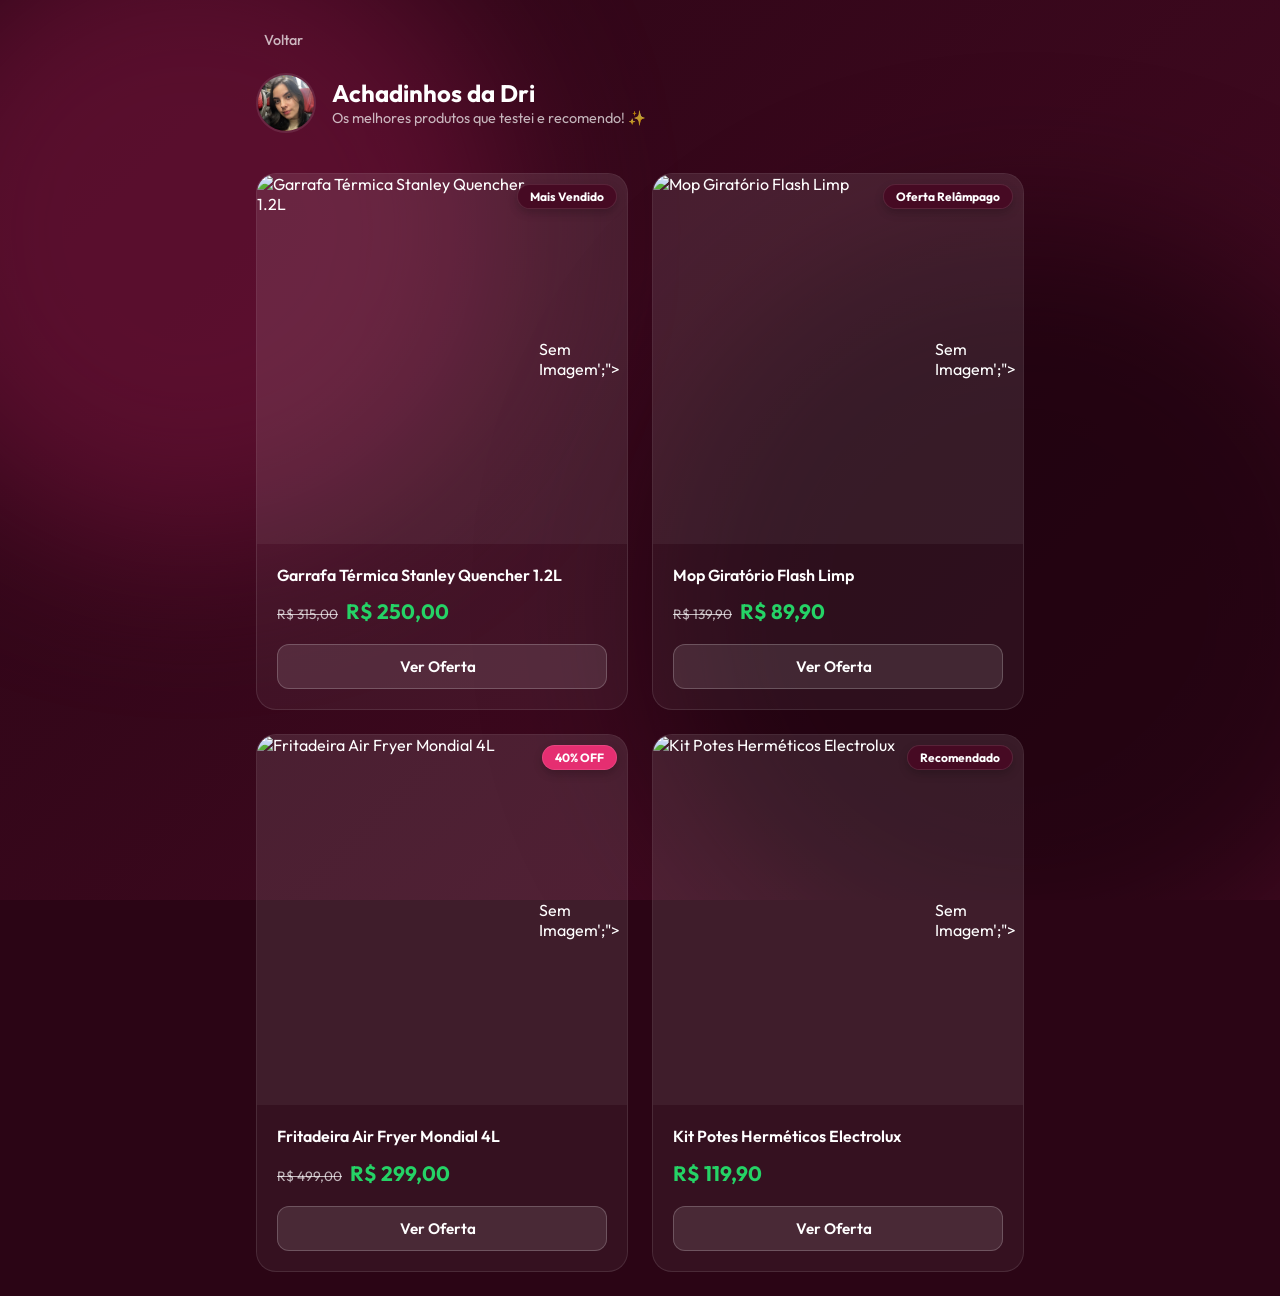
==== produtos.html @ 4b0bdce0 "feat: adicionar pagina dinamica de produtos, db json, alterar textos e link do instagram" ====
<!DOCTYPE html>
<html lang="pt-BR">

<head>
    <meta charset="UTF-8">
    <meta name="viewport" content="width=device-width, initial-scale=1.0, maximum-scale=1.0, user-scalable=no">
    <meta name="description"
        content="Achadinhos e produtos testados e aprovados pela Dri. As melhores promoções e cupons para você.">
    <meta name="theme-color" content="#460a23">

    <!-- Open Graph Meta Tags -->
    <meta property="og:title" content="PROMO DA DRI | Achadinhos">
    <meta property="og:description"
        content="Achadinhos e produtos testados e aprovados pela Dri. As melhores promoções e cupons para você.">
    <meta property="og:image" content="http://brindesdadri.rogermotta.com.br/img/avatar.jpeg">
    <meta property="og:type" content="website">

    <title>PROMO DA DRI | Produtos</title>
    <link rel="icon" type="image/jpeg" href="img/avatar.jpeg">
    <link rel="apple-touch-icon" href="img/avatar.jpeg">

    <!-- Google Fonts -->
    <link rel="preconnect" href="https://fonts.googleapis.com">
    <link rel="preconnect" href="https://fonts.gstatic.com" crossorigin>
    <link href="https://fonts.googleapis.com/css2?family=Outfit:wght@300;400;500;600;700&display=swap" rel="stylesheet">

    <!-- Custom CSS -->
    <link rel="stylesheet" href="style.css">

    <!-- Phosphor Icons -->
    <script src="https://unpkg.com/@phosphor-icons/web"></script>
</head>

<body>
    <div class="background-animation">
        <div class="blob blob-1"></div>
        <div class="blob blob-2"></div>
    </div>

    <main class="container produtos-container">
        <!-- Back Button & Header -->
        <header class="products-header fade-in-up">
            <a href="index.html" class="back-button">
                <i class="ph ph-arrow-left"></i>
                Voltar
            </a>
            <div class="header-content">
                <img src="img/avatar.jpeg" alt="Avatar da Dri" class="avatar-small">
                <div>
                    <h1>Achadinhos da Dri</h1>
                    <p class="products-subtitle">Os melhores produtos que testei e recomendo! ✨</p>
                </div>
            </div>
        </header>

        <!-- Products Grid -->
        <section id="produtos-grid" class="produtos-grid fade-in-up delay-1">
            <!-- Loader -->
            <div class="loading-products">
                <div class="spinner"></div>
                <p style="color: rgba(255,255,255,0.7); font-size: 0.9rem;">Buscando as melhores ofertas...</p>
            </div>
        </section>
    </main>

    <!-- Custom JavaScript -->
    <script src="produtos.js"></script>
</body>

</html>
---- style.css ----
:root {
    --bg-color-1: #2B0515; /* Darker shade of #460a23 */
    --bg-color-2: #460a23; /* Original color */
    --bg-color-3: #75143C; /* Lighter shade */
    
    --text-primary: #ffffff;
    --text-secondary: rgba(255, 255, 255, 0.7);
    
    --glass-bg: rgba(255, 255, 255, 0.05);
    --glass-border: rgba(255, 255, 255, 0.1);
    --glass-shadow: 0 8px 32px 0 rgba(0, 0, 0, 0.3);
    
    --accent: #E52E71; /* A nice pinkish accent to match the vibe */
}

* {
    margin: 0;
    padding: 0;
    box-sizing: border-box;
}

body {
    font-family: 'Outfit', sans-serif;
    color: var(--text-primary);
    background-color: var(--bg-color-1);
    min-height: 100vh;
    display: flex;
    justify-content: center;
    overflow-x: hidden;
    position: relative;
    -webkit-font-smoothing: antialiased;
}

/* Background Animation */
.background-animation {
    position: fixed;
    top: 0;
    left: 0;
    width: 100vw;
    height: 100vh;
    z-index: -1;
    overflow: hidden;
    background: linear-gradient(135deg, var(--bg-color-1) 0%, var(--bg-color-2) 100%);
}

.blob {
    position: absolute;
    filter: blur(80px);
    border-radius: 50%;
    opacity: 0.6;
    animation: float 10s infinite ease-in-out alternate;
}

.blob-1 {
    top: -10%;
    left: -10%;
    width: 50vw;
    height: 50vw;
    background: var(--bg-color-3);
    animation-delay: 0s;
}

.blob-2 {
    bottom: -10%;
    right: -10%;
    width: 60vw;
    height: 60vw;
    background: #110008;
    animation-delay: -5s;
}

@keyframes float {
    0% { transform: translate(0, 0) scale(1); }
    100% { transform: translate(5%, 10%) scale(1.1); }
}

/* Main Container */
.container {
    width: 100%;
    max-width: 600px;
    padding: 2rem 1.5rem;
    display: flex;
    flex-direction: column;
    align-items: center;
    z-index: 1;
}

/* Glassmorphism Utilities */
.glass-panel {
    background: var(--glass-bg);
    backdrop-filter: blur(12px);
    -webkit-backdrop-filter: blur(12px);
    border: 1px solid var(--glass-border);
    box-shadow: var(--glass-shadow);
    border-radius: 24px;
}

/* Header */
.profile-header {
    width: 100%;
    display: flex;
    flex-direction: column;
    align-items: center;
    padding: 2.5rem 1.5rem;
    margin-bottom: 2rem;
    text-align: center;
}

.avatar-container {
    position: relative;
    margin-bottom: 1rem;
}

.avatar {
    width: 100px;
    height: 100px;
    border-radius: 50%;
    object-fit: cover;
    border: 3px solid var(--glass-border);
    box-shadow: 0 0 20px rgba(0,0,0,0.4);
    transition: transform 0.3s ease;
}

.avatar:hover {
    transform: scale(1.05);
}

.status-indicator {
    position: absolute;
    bottom: 5px;
    right: 5px;
    width: 16px;
    height: 16px;
    background-color: #25D366; /* WhatsApp Green */
    border: 3px solid var(--bg-color-2);
    border-radius: 50%;
    animation: status-pulse 2s infinite;
}

@keyframes status-pulse {
    0% { box-shadow: 0 0 0 0 rgba(37, 211, 102, 0.7); }
    70% { box-shadow: 0 0 0 10px rgba(37, 211, 102, 0); }
    100% { box-shadow: 0 0 0 0 rgba(37, 211, 102, 0); }
}

.profile-name {
    font-size: 1.5rem;
    font-weight: 700;
    margin-bottom: 0.5rem;
    letter-spacing: 1px;
}

.profile-bio {
    font-size: 0.95rem;
    line-height: 1.5;
    color: var(--text-secondary);
    margin-bottom: 1.5rem;
}

/* Social Links */
.social-links {
    display: flex;
    gap: 1rem;
}

.social-icon {
    display: flex;
    align-items: center;
    justify-content: center;
    width: 44px;
    height: 44px;
    border-radius: 50%;
    background: var(--glass-bg);
    border: 1px solid var(--glass-border);
    color: var(--text-primary);
    font-size: 1.5rem;
    text-decoration: none;
    transition: all 0.3s ease;
}

.social-icon:hover {
    background: rgba(255, 255, 255, 0.15);
    transform: translateY(-3px);
    box-shadow: 0 5px 15px rgba(0,0,0,0.2);
}

/* Links Container */
.links-container {
    width: 100%;
    display: flex;
    flex-direction: column;
    gap: 1rem;
}

.link-card {
    text-decoration: none;
    color: var(--text-primary);
    background: var(--glass-bg);
    backdrop-filter: blur(12px);
    -webkit-backdrop-filter: blur(12px);
    border: 1px solid var(--glass-border);
    border-radius: 100px;
    overflow: hidden;
    transition: all 0.3s cubic-bezier(0.25, 0.8, 0.25, 1);
    position: relative;
}

.link-card::before {
    content: '';
    position: absolute;
    top: 0;
    left: -100%;
    width: 50%;
    height: 100%;
    background: linear-gradient(90deg, transparent, rgba(255,255,255,0.1), transparent);
    transform: skewX(-20deg);
    transition: left 0.5s;
}

.link-card:hover::before {
    left: 150%;
}

.link-card:hover {
    transform: translateY(-4px);
    box-shadow: 0 10px 25px rgba(0,0,0,0.4);
    background: rgba(255, 255, 255, 0.08);
    border-color: rgba(255, 255, 255, 0.2);
}

.link-card:active {
    transform: translateY(-1px);
    box-shadow: 0 5px 15px rgba(0,0,0,0.3);
}

.link-card-inner {
    display: flex;
    align-items: center;
    padding: 0.5rem 1rem 0.5rem 0.5rem;
}

.link-thumbnail {
    width: 56px;
    height: 56px;
    border-radius: 50%;
    overflow: hidden;
    flex-shrink: 0;
}

.link-thumbnail img {
    width: 100%;
    height: 100%;
    object-fit: cover;
}

.link-content {
    flex-grow: 1;
    padding: 0 1rem;
    text-align: center;
}

.link-title {
    font-size: 1rem;
    font-weight: 600;
    margin-bottom: 0.2rem;
}

.link-subtitle {
    font-size: 0.75rem;
    color: var(--text-secondary);
}

.link-icon {
    width: 32px;
    height: 32px;
    border-radius: 50%;
    display: flex;
    align-items: center;
    justify-content: center;
    background: rgba(255,255,255,0.1);
    flex-shrink: 0;
    transition: all 0.3s;
}

.link-card:hover .link-icon {
    background: var(--text-primary);
    color: var(--bg-color-1);
}

/* Animations */
.fade-in-up {
    animation: fadeInUp 0.8s cubic-bezier(0.16, 1, 0.3, 1) forwards;
    opacity: 0;
    transform: translateY(20px);
}

.delay-1 {
    animation-delay: 0.2s;
}

@keyframes fadeInUp {
    to {
        opacity: 1;
        transform: translateY(0);
    }
}

.pulse-effect {
    animation: pulseBorder 3s infinite;
}

@keyframes pulseBorder {
    0% { box-shadow: 0 0 0 0 rgba(255, 255, 255, 0.2); }
    70% { box-shadow: 0 0 0 15px rgba(255, 255, 255, 0); }
    100% { box-shadow: 0 0 0 0 rgba(255, 255, 255, 0); }
}

/* Overlay */
.overlay {
    position: fixed;
    top: 0;
    left: 0;
    width: 100vw;
    height: 100vh;
    background: rgba(0,0,0,0.8);
    backdrop-filter: blur(5px);
    -webkit-backdrop-filter: blur(5px);
    z-index: 100;
    display: flex;
    flex-direction: column;
    align-items: center;
    justify-content: center;
    opacity: 1;
    transition: opacity 0.3s;
    padding: env(safe-area-inset-top, 0) env(safe-area-inset-right, 0) env(safe-area-inset-bottom, 0) env(safe-area-inset-left, 0);
}

.overlay.hidden {
    opacity: 0;
    pointer-events: none;
}

.spinner {
    width: 50px;
    height: 50px;
    border: 4px solid rgba(255,255,255,0.3);
    border-radius: 50%;
    border-top-color: #25D366;
    animation: spin 1s ease-in-out infinite;
    margin-bottom: 1rem;
}

@keyframes spin {
    to { transform: rotate(360deg); }
}

/* Fallback Button */
#fallback-container {
    margin-top: 2rem;
    display: none; /* Inicia oculto */
    flex-direction: column;
    align-items: center;
    gap: 1rem;
    opacity: 0;
    transition: opacity 0.5s ease;
    padding: 0 1.5rem;
}

.fallback-text {
    font-size: 0.95rem;
    color: rgba(255, 255, 255, 0.9);
    font-weight: 500;
}

.btn-whatsapp {
    display: flex;
    align-items: center;
    gap: 0.6rem;
    background-color: #25D366;
    color: #ffffff;
    padding: 1rem 2rem;
    border-radius: 50px;
    text-decoration: none;
    font-weight: 700;
    font-size: 1.1rem;
    font-family: 'Outfit', sans-serif;
    box-shadow: 0 4px 15px rgba(37, 211, 102, 0.4);
    transition: all 0.3s cubic-bezier(0.25, 0.8, 0.25, 1);
    animation: whatsappPulse 2s infinite;
}

.btn-whatsapp:hover {
    transform: scale(1.05) translateY(-2px);
    box-shadow: 0 8px 25px rgba(37, 211, 102, 0.6);
    background-color: #1DA851;
}

.btn-whatsapp:active {
    transform: scale(0.97);
}

.btn-whatsapp i {
    font-size: 1.4rem;
}

@keyframes whatsappPulse {
    0%   { box-shadow: 0 4px 15px rgba(37, 211, 102, 0.4); }
    50%  { box-shadow: 0 4px 30px rgba(37, 211, 102, 0.8), 0 0 60px rgba(37, 211, 102, 0.3); }
    100% { box-shadow: 0 4px 15px rgba(37, 211, 102, 0.4); }
}

/* Copy Link Button */
.btn-copy {
    display: flex;
    align-items: center;
    gap: 0.5rem;
    background: transparent;
    border: 2px solid rgba(255, 255, 255, 0.3);
    color: rgba(255, 255, 255, 0.9);
    padding: 0.8rem 1.5rem;
    border-radius: 50px;
    font-weight: 600;
    font-size: 0.9rem;
    font-family: 'Outfit', sans-serif;
    cursor: pointer;
    transition: all 0.3s ease;
}

.btn-copy:hover {
    background: rgba(255, 255, 255, 0.1);
    border-color: rgba(255, 255, 255, 0.5);
    color: #ffffff;
}

.btn-copy:active {
    transform: scale(0.97);
}

.btn-copy.copied {
    border-color: #25D366;
    color: #25D366;
}

.btn-copy i {
    font-size: 1.1rem;
}

/* Fallback Subtext */
.fallback-subtext {
    font-size: 0.8rem;
    color: rgba(255, 255, 255, 0.55);
    font-weight: 400;
    display: inline-block;
    margin-top: 0.2rem;
}

/* Copy Section */
.copy-section {
    display: flex;
    flex-direction: column;
    align-items: center;
    gap: 0;
}

.copy-instruction {
    display: none;
    font-size: 0.78rem;
    color: rgba(255, 255, 255, 0.65);
    font-weight: 400;
    margin-top: 0.6rem;
    text-align: center;
    line-height: 1.4;
    animation: fadeInInstruction 0.4s ease forwards;
}

.copy-instruction.visible {
    display: block;
}

@keyframes fadeInInstruction {
    from { opacity: 0; transform: translateY(-4px); }
    to { opacity: 1; transform: translateY(0); }
}

/* Browser Hint */
.browser-hint {
    display: none;
    font-size: 0.85rem;
    color: rgba(255, 255, 255, 0.85);
    background: rgba(255, 255, 255, 0.08);
    padding: 0.75rem 1.25rem;
    border-radius: 12px;
    text-align: center;
    border: 1px dashed rgba(255, 255, 255, 0.25);
    max-width: 300px;
    line-height: 1.5;
}

.browser-hint.visible {
    display: block;
}

/* Overlay Close Button */
.overlay-close {
    position: absolute;
    top: max(1.5rem, env(safe-area-inset-top, 1.5rem));
    right: 1.5rem;
    background: rgba(255, 255, 255, 0.1);
    border: 1px solid rgba(255, 255, 255, 0.2);
    color: rgba(255, 255, 255, 0.8);
    width: 40px;
    height: 40px;
    border-radius: 50%;
    font-size: 1.1rem;
    cursor: pointer;
    display: flex;
    align-items: center;
    justify-content: center;
    transition: all 0.3s ease;
    z-index: 101;
}

.overlay-close:hover {
    background: rgba(255, 255, 255, 0.2);
    color: #ffffff;
    transform: scale(1.1);
}

.overlay-close:active {
    transform: scale(0.95);
}


/* Remove tap highlight on mobile */
a, button {
    -webkit-tap-highlight-color: transparent;
}

/* Media Queries */
@media (max-width: 480px) {
    .container {
        padding: 1.5rem 1rem;
    }
    
    .link-title {
        font-size: 0.95rem;
    }
    
    .link-subtitle {
        font-size: 0.7rem;
    }

    .btn-whatsapp {
        padding: 0.9rem 1.5rem;
        font-size: 1rem;
    }

    .btn-copy {
        padding: 0.7rem 1.2rem;
        font-size: 0.85rem;
    }

    .browser-hint {
        max-width: 260px;
        font-size: 0.8rem;
    }
}

/* Accessibility: Reduced Motion */
@media (prefers-reduced-motion: reduce) {
    *, *::before, *::after {
        animation-duration: 0.01ms !important;
        animation-iteration-count: 1 !important;
        transition-duration: 0.01ms !important;
    }
}

/* ==========================================================================
   PRODUCTS PAGE STYLES
   ========================================================================== */

.produtos-container {
    max-width: 800px;
    padding: 1.5rem 1rem;
}

/* Header */
.products-header {
    width: 100%;
    margin-bottom: 2rem;
    position: relative;
}

.back-button {
    display: inline-flex;
    align-items: center;
    gap: 0.5rem;
    color: var(--text-secondary);
    text-decoration: none;
    font-size: 0.9rem;
    font-weight: 500;
    margin-bottom: 1.5rem;
    transition: color 0.3s ease;
}

.back-button:hover {
    color: var(--text-primary);
}

.header-content {
    display: flex;
    align-items: center;
    gap: 1rem;
    margin-bottom: 0.5rem;
}

.avatar-small {
    width: 60px;
    height: 60px;
    border-radius: 50%;
    object-fit: cover;
    border: 2px solid var(--glass-border);
}

.products-header h1 {
    font-size: 1.5rem;
    font-weight: 700;
}

.products-subtitle {
    font-size: 0.9rem;
    color: var(--text-secondary);
    line-height: 1.4;
}

/* Grid */
.produtos-grid {
    display: grid;
    grid-template-columns: repeat(auto-fill, minmax(250px, 1fr));
    gap: 1.5rem;
    width: 100%;
}

.loading-products {
    grid-column: 1 / -1;
    display: flex;
    flex-direction: column;
    align-items: center;
    justify-content: center;
    padding: 3rem 0;
}

/* Product Card */
.product-card {
    display: flex;
    flex-direction: column;
    background: var(--glass-bg);
    backdrop-filter: blur(12px);
    -webkit-backdrop-filter: blur(12px);
    border: 1px solid var(--glass-border);
    border-radius: 20px;
    overflow: hidden;
    text-decoration: none;
    color: var(--text-primary);
    transition: all 0.3s cubic-bezier(0.25, 0.8, 0.25, 1);
    height: 100%;
}

.product-card:hover {
    transform: translateY(-5px);
    box-shadow: 0 15px 30px rgba(0,0,0,0.3);
    background: rgba(255, 255, 255, 0.08);
    border-color: rgba(255, 255, 255, 0.2);
}

.product-image-container {
    width: 100%;
    aspect-ratio: 1 / 1;
    position: relative;
    overflow: hidden;
    background: rgba(255,255,255,0.05);
    display: flex;
    align-items: center;
    justify-content: center;
}

.product-image-container img {
    width: 100%;
    height: 100%;
    object-fit: cover;
    transition: transform 0.5s ease;
}

.product-card:hover .product-image-container img {
    transform: scale(1.05);
}

.product-tag {
    position: absolute;
    top: 10px;
    right: 10px;
    background: var(--bg-color-2);
    color: white;
    font-size: 0.75rem;
    font-weight: 700;
    padding: 0.25rem 0.75rem;
    border-radius: 50px;
    backdrop-filter: blur(4px);
    box-shadow: 0 4px 10px rgba(0,0,0,0.2);
    border: 1px solid rgba(255,255,255,0.1);
}

.product-tag.discount {
    background: var(--accent);
}

.product-info {
    padding: 1.25rem;
    display: flex;
    flex-direction: column;
    flex-grow: 1;
}

.product-title {
    font-size: 1rem;
    font-weight: 600;
    margin-bottom: 0.75rem;
    line-height: 1.4;
    display: -webkit-box;
    -webkit-line-clamp: 2;
    -webkit-box-orient: vertical;
    overflow: hidden;
    text-overflow: ellipsis;
}

.product-price-container {
    display: flex;
    align-items: baseline;
    gap: 0.5rem;
    margin-bottom: 1.25rem;
    margin-top: auto;
}

.preco-atual {
    font-size: 1.3rem;
    font-weight: 700;
    color: #25D366;
}

.preco-antigo {
    font-size: 0.85rem;
    color: var(--text-secondary);
    text-decoration: line-through;
}

.product-button {
    width: 100%;
    background: rgba(255,255,255,0.1);
    border: 1px solid rgba(255,255,255,0.2);
    color: white;
    padding: 0.75rem;
    border-radius: 12px;
    text-align: center;
    font-weight: 600;
    font-size: 0.95rem;
    display: flex;
    align-items: center;
    justify-content: center;
    gap: 0.5rem;
    transition: all 0.3s ease;
}

.product-card:hover .product-button {
    background: var(--accent);
    border-color: var(--accent);
    box-shadow: 0 4px 15px rgba(229, 46, 113, 0.4);
}

/* Extra Delays */
.delay-2 { animation-delay: 0.3s; }
.delay-3 { animation-delay: 0.4s; }
.delay-4 { animation-delay: 0.5s; }

/* Responsive Adjustments for Grid */
@media (max-width: 480px) {
    .produtos-grid {
        grid-template-columns: repeat(auto-fill, minmax(150px, 1fr));
        gap: 1rem;
    }

    .product-info {
        padding: 0.8rem;
    }

    .product-title {
        font-size: 0.9rem;
    }

    .preco-atual {
        font-size: 1.1rem;
    }

    .preco-antigo {
        font-size: 0.75rem;
    }

    .product-button {
        font-size: 0.85rem;
        padding: 0.6rem;
    }
}
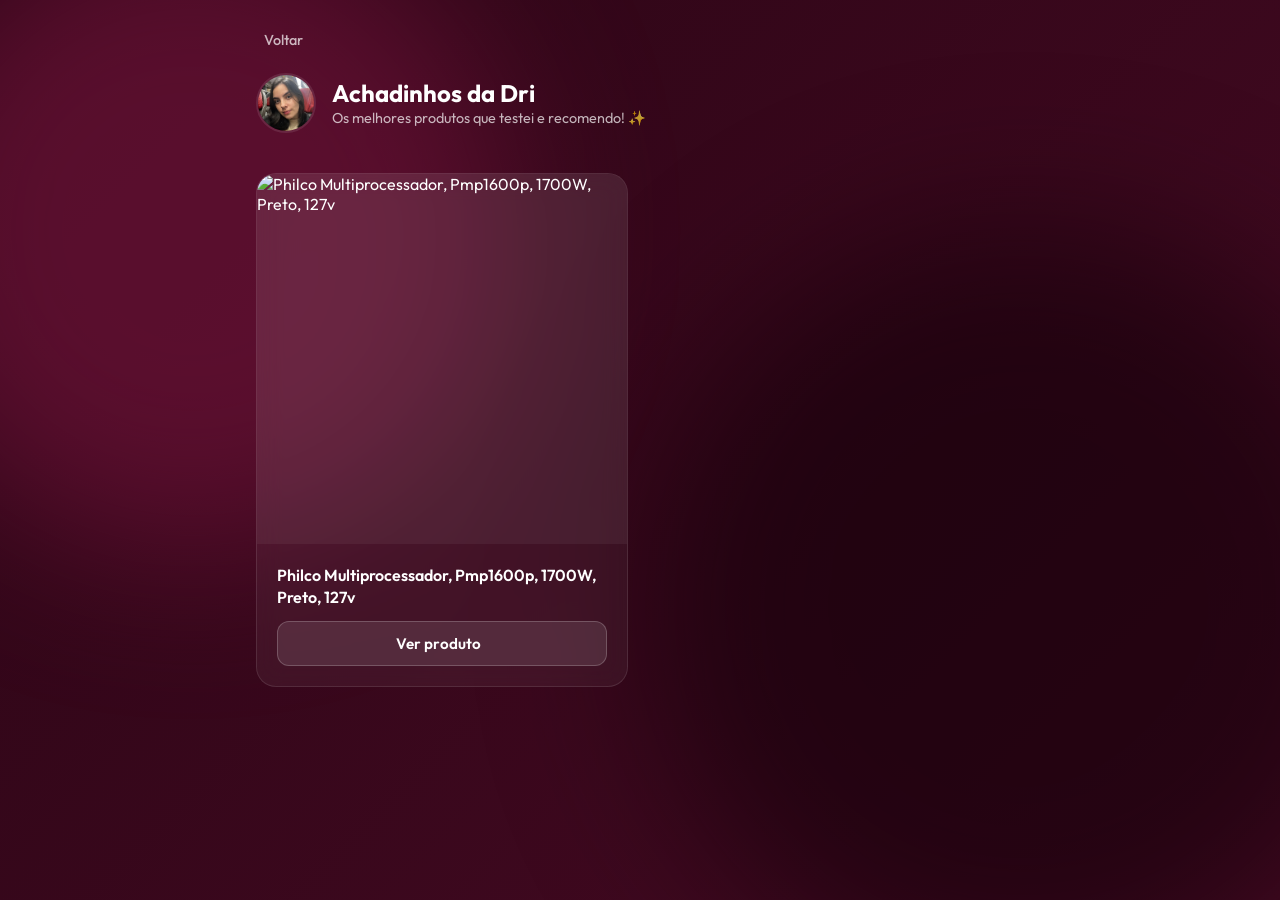
==== commit e168b5ef: "fix: forcar atualizacao do cache do produtos.js adicionando parametro de versao" ====
--- a/produtos.html
+++ b/produtos.html
@@ -64,7 +64,7 @@
     </main>
 
     <!-- Custom JavaScript -->
-    <script src="produtos.js"></script>
+    <script src="produtos.js?v=2"></script>
 </body>
 
 </html>
--- a/style.css
+++ b/style.css
@@ -784,28 +784,48 @@
 /* Responsive Adjustments for Grid */
 @media (max-width: 480px) {
     .produtos-grid {
-        grid-template-columns: repeat(auto-fill, minmax(150px, 1fr));
-        gap: 1rem;
+        grid-template-columns: repeat(2, 1fr);
+        gap: 0.75rem;
+    }
+
+    .produtos-container {
+        padding: 1rem 0.75rem;
     }
 
     .product-info {
-        padding: 0.8rem;
+        padding: 0.6rem;
     }
 
     .product-title {
-        font-size: 0.9rem;
+        font-size: 0.85rem;
+        margin-bottom: 0.5rem;
+    }
+
+    .product-price-container {
+        flex-direction: column;
+        align-items: flex-start;
+        gap: 0.2rem;
+        margin-bottom: 0.75rem;
     }
 
     .preco-atual {
-        font-size: 1.1rem;
+        font-size: 1rem;
     }
 
     .preco-antigo {
-        font-size: 0.75rem;
+        font-size: 0.7rem;
     }
 
     .product-button {
-        font-size: 0.85rem;
-        padding: 0.6rem;
-    }
-}
+        font-size: 0.8rem;
+        padding: 0.5rem;
+        border-radius: 8px;
+    }
+    
+    .product-tag {
+        font-size: 0.65rem;
+        padding: 0.2rem 0.5rem;
+        top: 6px;
+        right: 6px;
+    }
+}
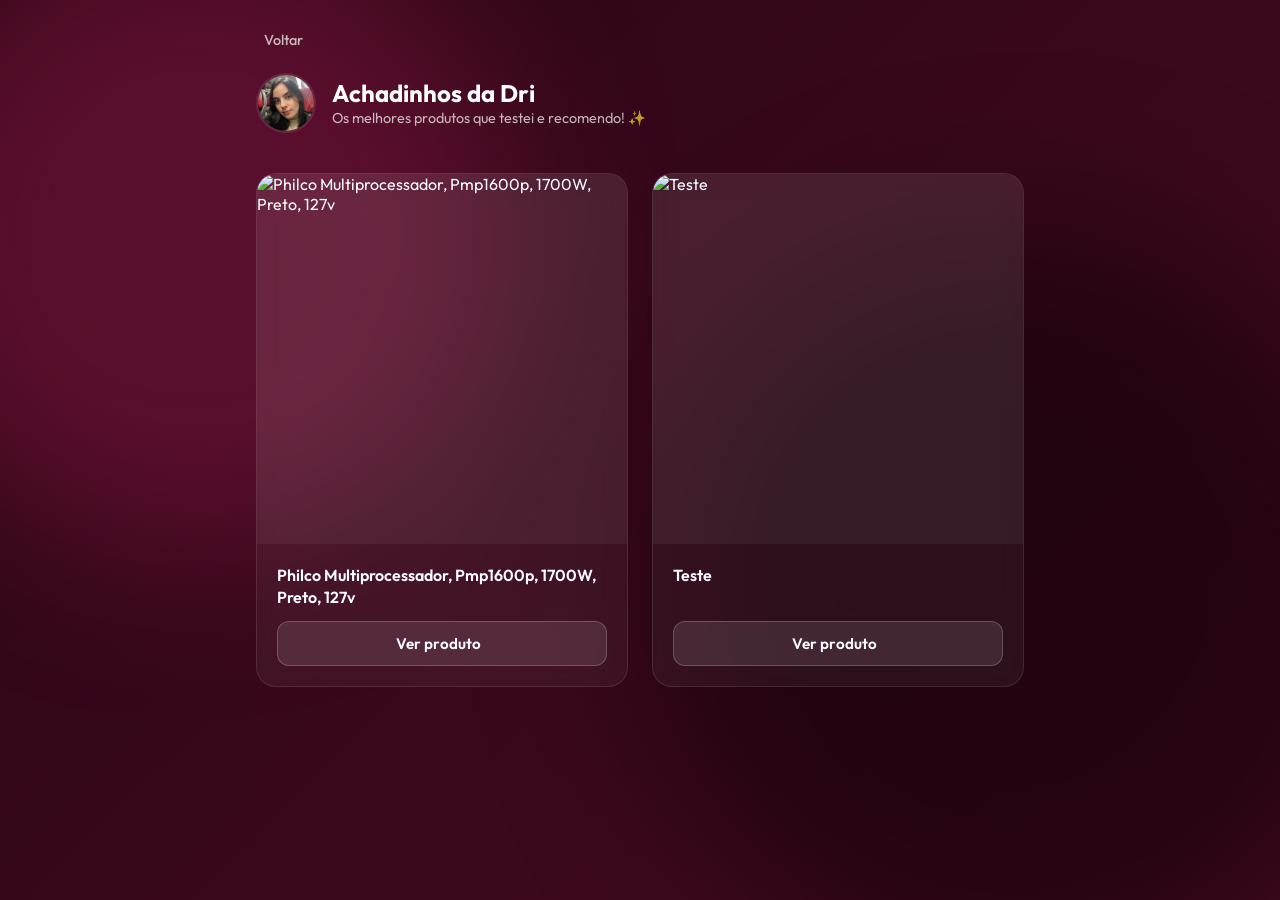
==== commit ca025d01: "fix: forcar atualizacao do cache do css" ====
--- a/produtos.html
+++ b/produtos.html
@@ -25,7 +25,7 @@
     <link href="https://fonts.googleapis.com/css2?family=Outfit:wght@300;400;500;600;700&display=swap" rel="stylesheet">
 
     <!-- Custom CSS -->
-    <link rel="stylesheet" href="style.css">
+    <link rel="stylesheet" href="style.css?v=2">
 
     <!-- Phosphor Icons -->
     <script src="https://unpkg.com/@phosphor-icons/web"></script>
--- a/style.css
+++ b/style.css
@@ -726,11 +726,6 @@
     font-weight: 600;
     margin-bottom: 0.75rem;
     line-height: 1.4;
-    display: -webkit-box;
-    -webkit-line-clamp: 2;
-    -webkit-box-orient: vertical;
-    overflow: hidden;
-    text-overflow: ellipsis;
 }
 
 .product-price-container {
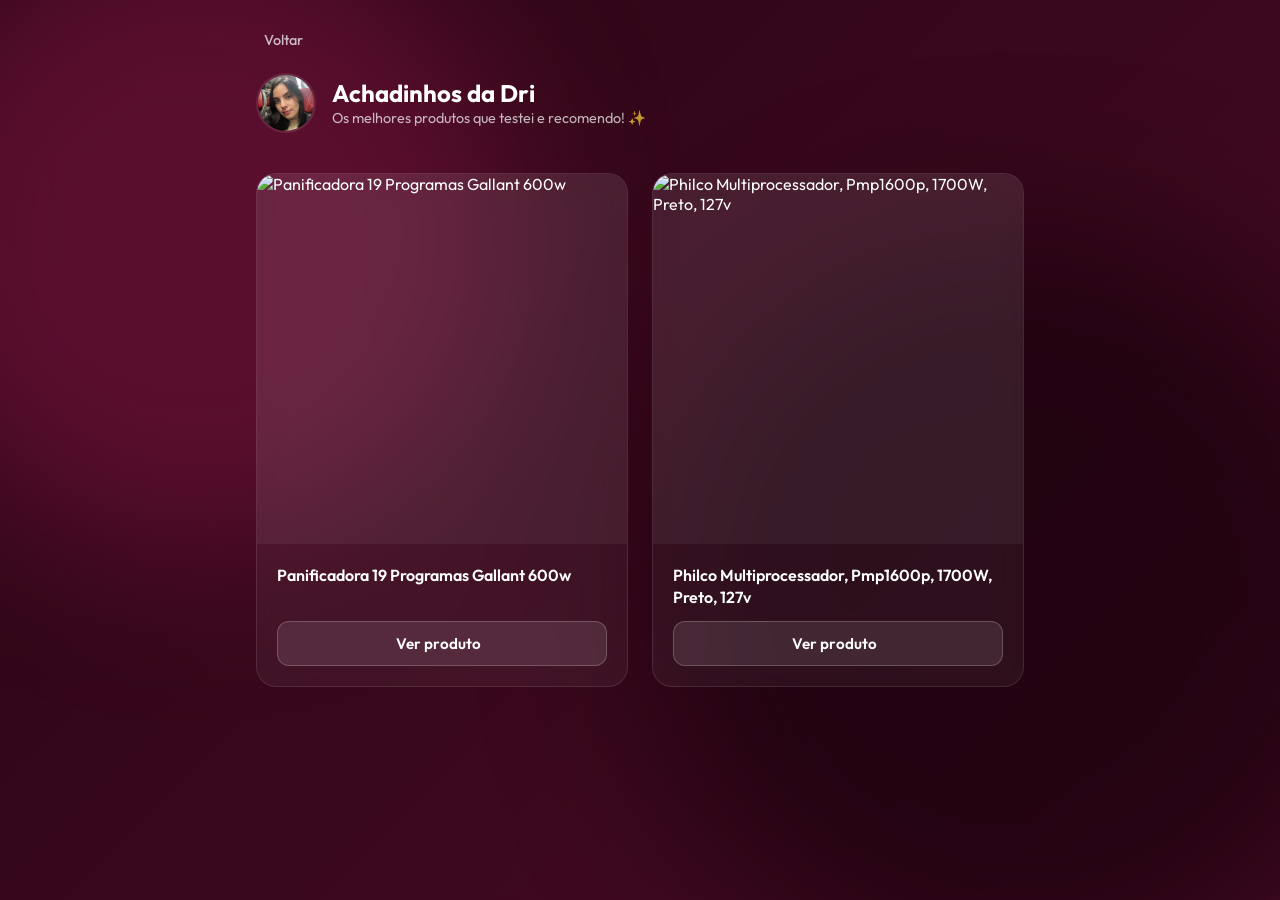
==== commit 72e9afd6: "feat: adicionar sistema de busca na vitrine" ====
--- a/produtos.html
+++ b/produtos.html
@@ -37,7 +37,7 @@
         <div class="blob blob-2"></div>
     </div>
 
-    <main class="container produtos-container">
+    <main class="container produtos-container fade-in-up">
         <!-- Back Button & Header -->
         <header class="products-header fade-in-up">
             <a href="index.html" class="back-button">
--- a/style.css
+++ b/style.css
@@ -776,6 +776,53 @@
 .delay-3 { animation-delay: 0.4s; }
 .delay-4 { animation-delay: 0.5s; }
 
+/* Search Bar */
+.search-container {
+    width: 100%;
+    margin-bottom: 2rem;
+    padding: 0 1rem;
+}
+
+.search-box {
+    position: relative;
+    width: 100%;
+    max-width: 600px;
+    margin: 0 auto;
+}
+
+.search-icon {
+    position: absolute;
+    left: 1.2rem;
+    top: 50%;
+    transform: translateY(-50%);
+    color: rgba(255, 255, 255, 0.6);
+    font-size: 1.3rem;
+}
+
+.search-box input {
+    width: 100%;
+    padding: 1.2rem 1.2rem 1.2rem 3.5rem;
+    background: rgba(255, 255, 255, 0.05);
+    border: 1px solid rgba(255, 255, 255, 0.1);
+    border-radius: 50px;
+    color: white;
+    font-size: 1rem;
+    font-family: 'Outfit', sans-serif;
+    outline: none;
+    transition: all 0.3s ease;
+    backdrop-filter: blur(10px);
+}
+
+.search-box input::placeholder {
+    color: rgba(255, 255, 255, 0.5);
+}
+
+.search-box input:focus {
+    border-color: var(--accent);
+    box-shadow: 0 0 15px rgba(229, 46, 113, 0.2);
+    background: rgba(255, 255, 255, 0.1);
+}
+
 /* Responsive Adjustments for Grid */
 @media (max-width: 480px) {
     .produtos-grid {
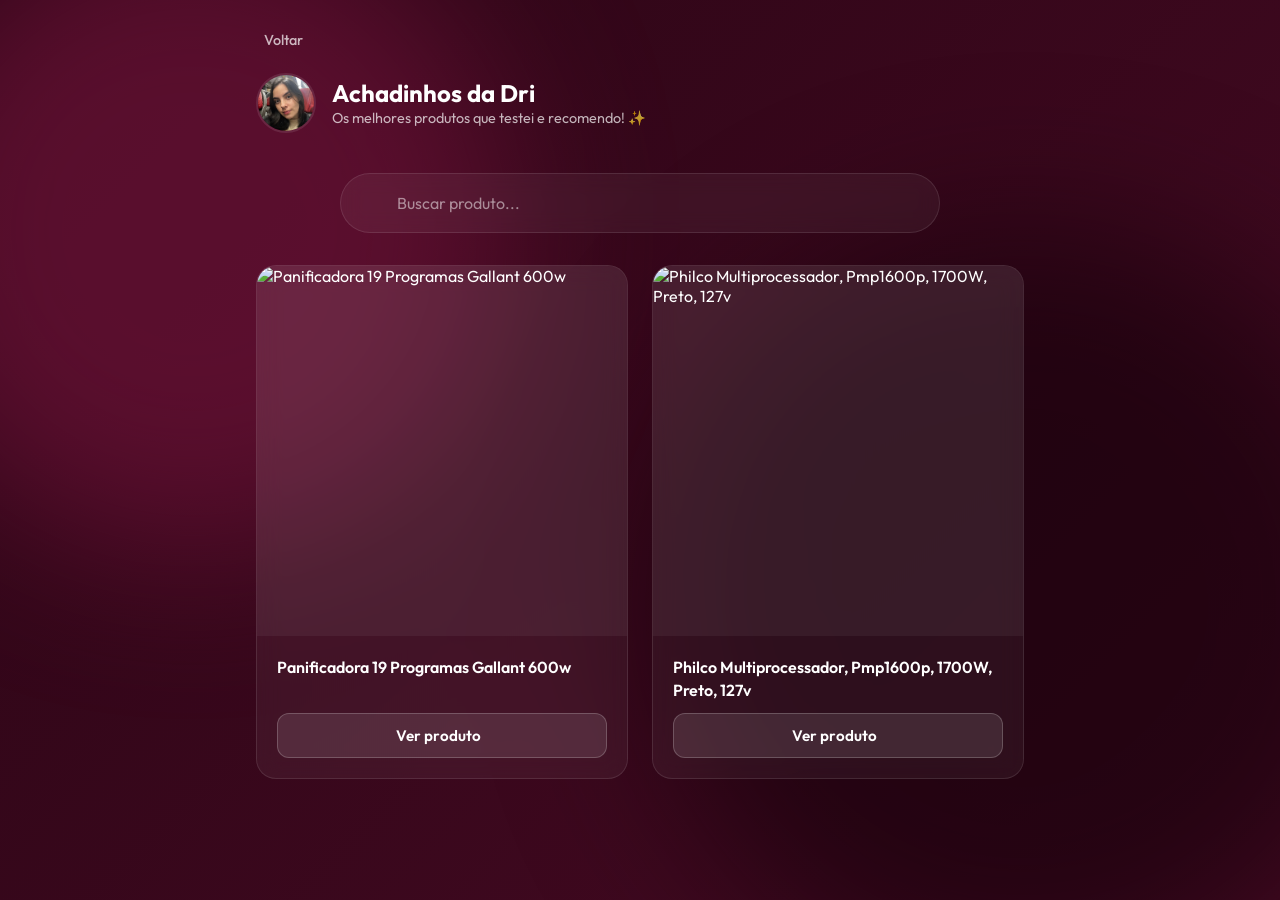
==== commit 9e37144a: "fix: quebrar cache do navegador para nova barra de busca" ====
--- a/produtos.html
+++ b/produtos.html
@@ -25,7 +25,7 @@
     <link href="https://fonts.googleapis.com/css2?family=Outfit:wght@300;400;500;600;700&display=swap" rel="stylesheet">
 
     <!-- Custom CSS -->
-    <link rel="stylesheet" href="style.css?v=2">
+    <link rel="stylesheet" href="style.css?v=3">
 
     <!-- Phosphor Icons -->
     <script src="https://unpkg.com/@phosphor-icons/web"></script>
@@ -53,8 +53,15 @@
             </div>
         </header>
 
+        <div class="search-container delay-1 fade-in-up">
+            <div class="search-box">
+                <i class="ph ph-magnifying-glass search-icon"></i>
+                <input type="text" id="searchInput" placeholder="Buscar produto..." autocomplete="off">
+            </div>
+        </div>
+
         <!-- Products Grid -->
-        <section id="produtos-grid" class="produtos-grid fade-in-up delay-1">
+        <section id="produtos-grid" class="produtos-grid fade-in-up delay-2">
             <!-- Loader -->
             <div class="loading-products">
                 <div class="spinner"></div>
@@ -64,7 +71,7 @@
     </main>
 
     <!-- Custom JavaScript -->
-    <script src="produtos.js?v=2"></script>
+    <script src="produtos.js?v=3"></script>
 </body>
 
 </html>
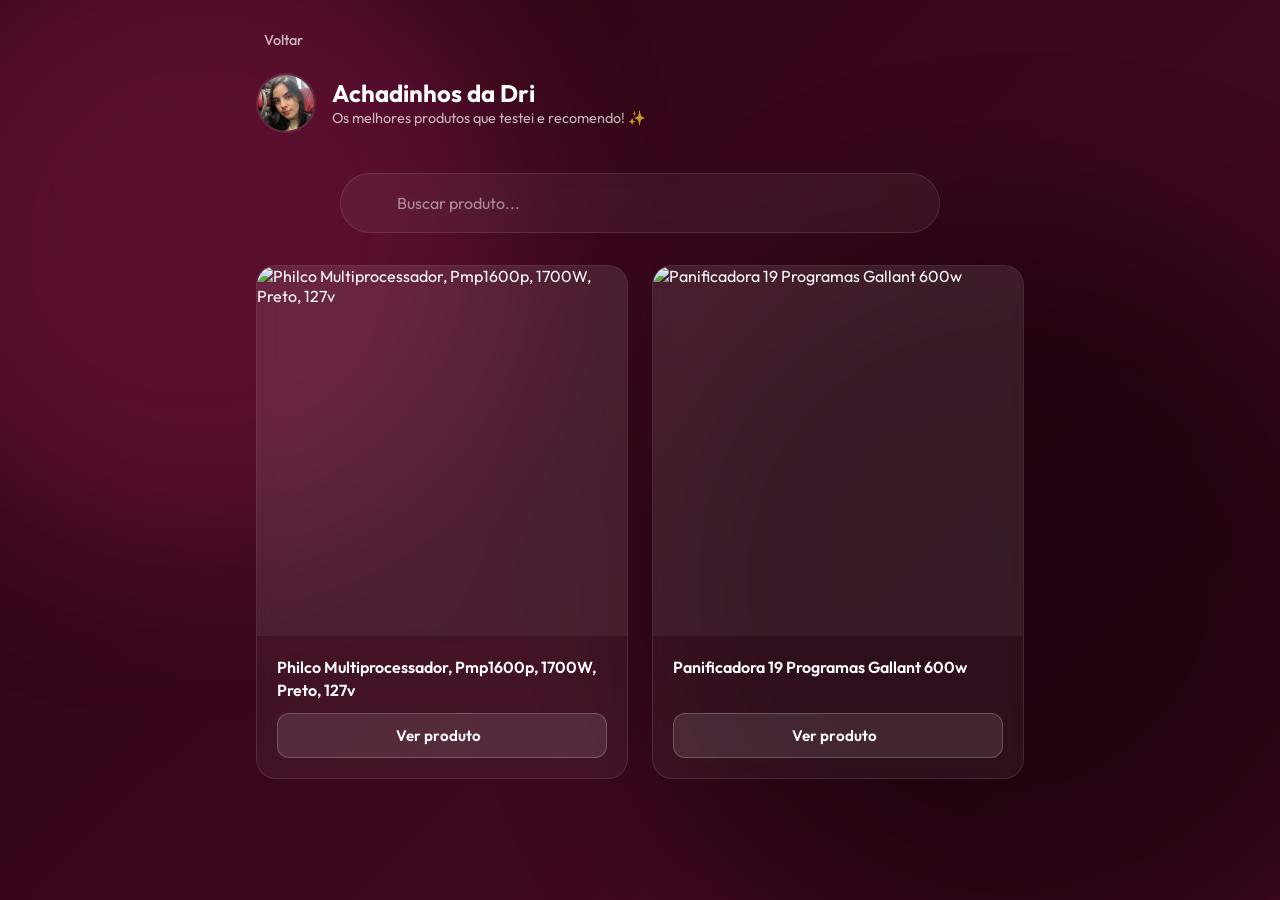
==== commit 9f7f37bd: "fix: remover pulo da barra de endereco no mobile e animacao que escondia botao voltar" ====
--- a/produtos.html
+++ b/produtos.html
@@ -25,7 +25,7 @@
     <link href="https://fonts.googleapis.com/css2?family=Outfit:wght@300;400;500;600;700&display=swap" rel="stylesheet">
 
     <!-- Custom CSS -->
-    <link rel="stylesheet" href="style.css?v=3">
+    <link rel="stylesheet" href="style.css?v=4">
 
     <!-- Phosphor Icons -->
     <script src="https://unpkg.com/@phosphor-icons/web"></script>
@@ -37,7 +37,7 @@
         <div class="blob blob-2"></div>
     </div>
 
-    <main class="container produtos-container fade-in-up">
+    <main class="container produtos-container">
         <!-- Back Button & Header -->
         <header class="products-header fade-in-up">
             <a href="index.html" class="back-button">
@@ -71,7 +71,7 @@
     </main>
 
     <!-- Custom JavaScript -->
-    <script src="produtos.js?v=3"></script>
+    <script src="produtos.js?v=4"></script>
 </body>
 
 </html>
--- a/style.css
+++ b/style.css
@@ -24,8 +24,7 @@
     color: var(--text-primary);
     background-color: var(--bg-color-1);
     min-height: 100vh;
-    display: flex;
-    justify-content: center;
+    min-height: 100dvh; /* Evita o pulo da barra de endereço no mobile */
     overflow-x: hidden;
     position: relative;
     -webkit-font-smoothing: antialiased;
@@ -38,6 +37,7 @@
     left: 0;
     width: 100vw;
     height: 100vh;
+    height: 100dvh;
     z-index: -1;
     overflow: hidden;
     background: linear-gradient(135deg, var(--bg-color-1) 0%, var(--bg-color-2) 100%);
@@ -78,6 +78,7 @@
 .container {
     width: 100%;
     max-width: 600px;
+    margin: 0 auto;
     padding: 2rem 1.5rem;
     display: flex;
     flex-direction: column;
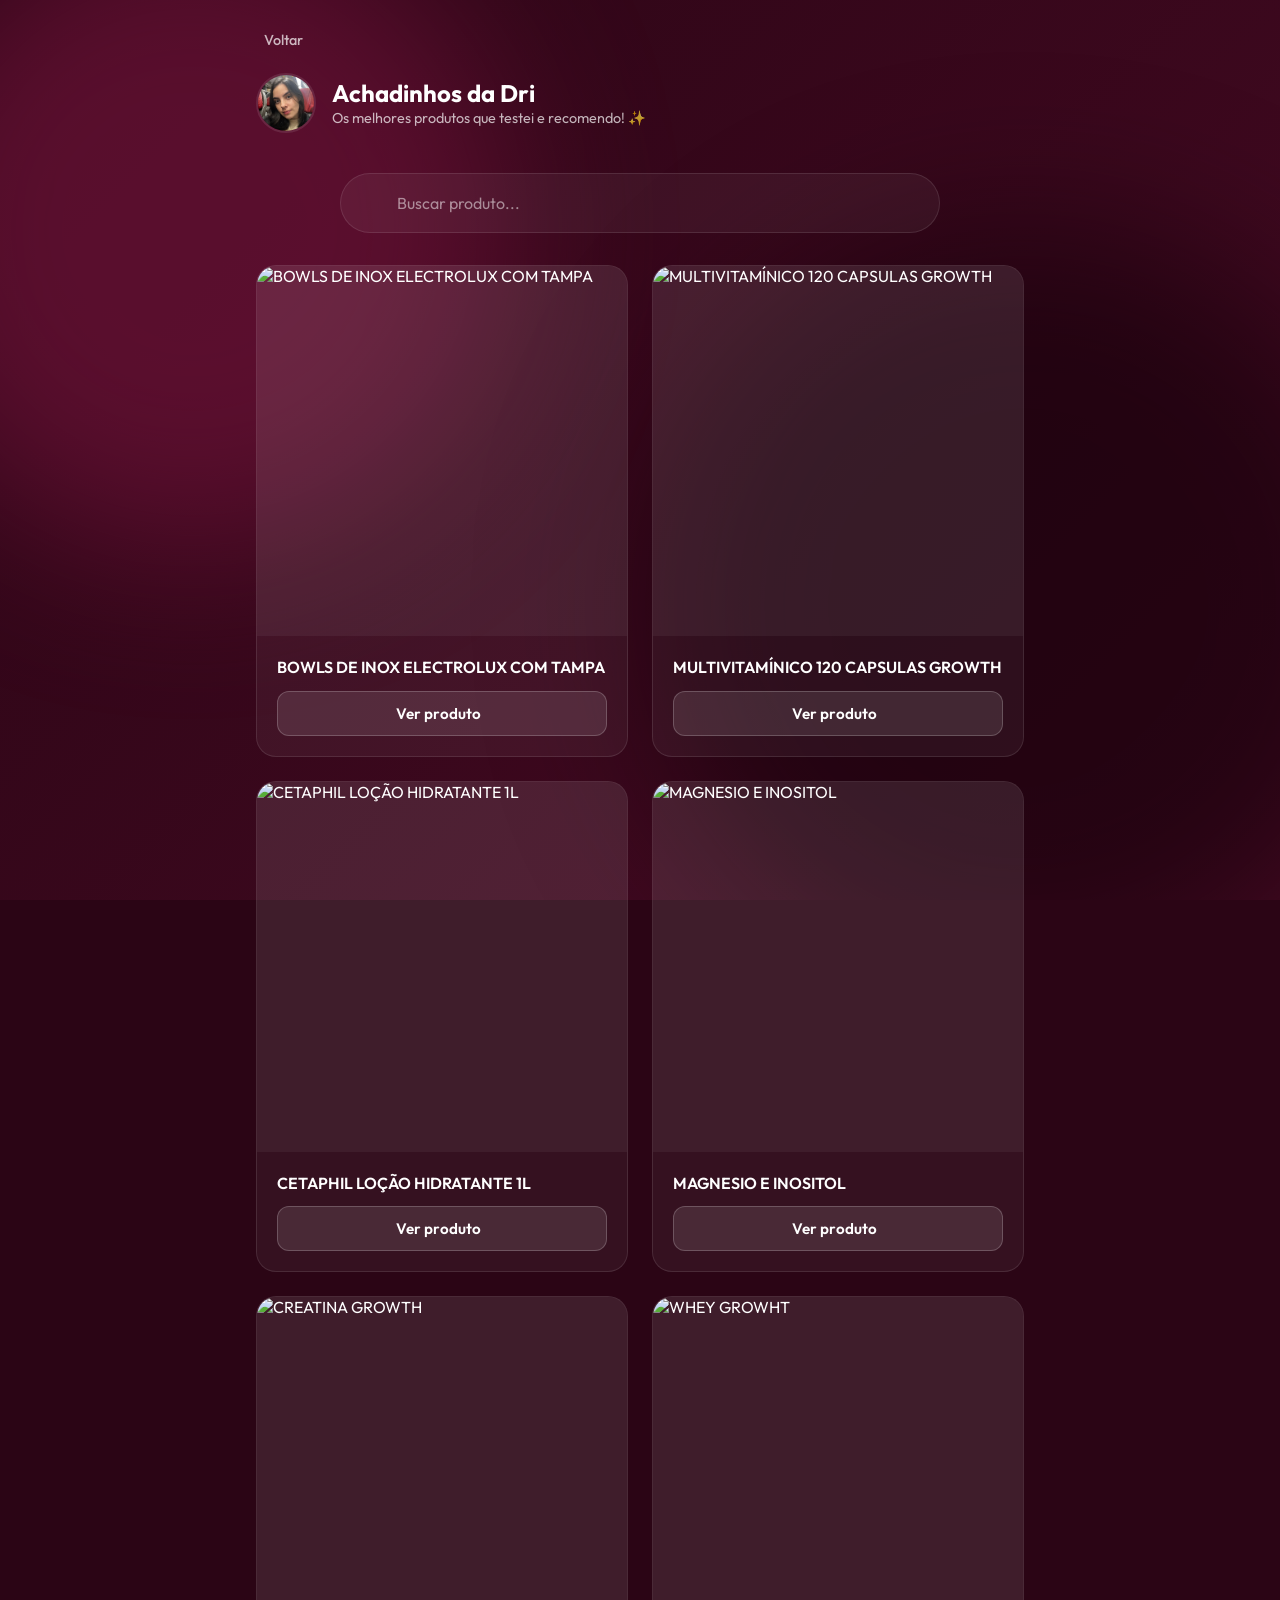
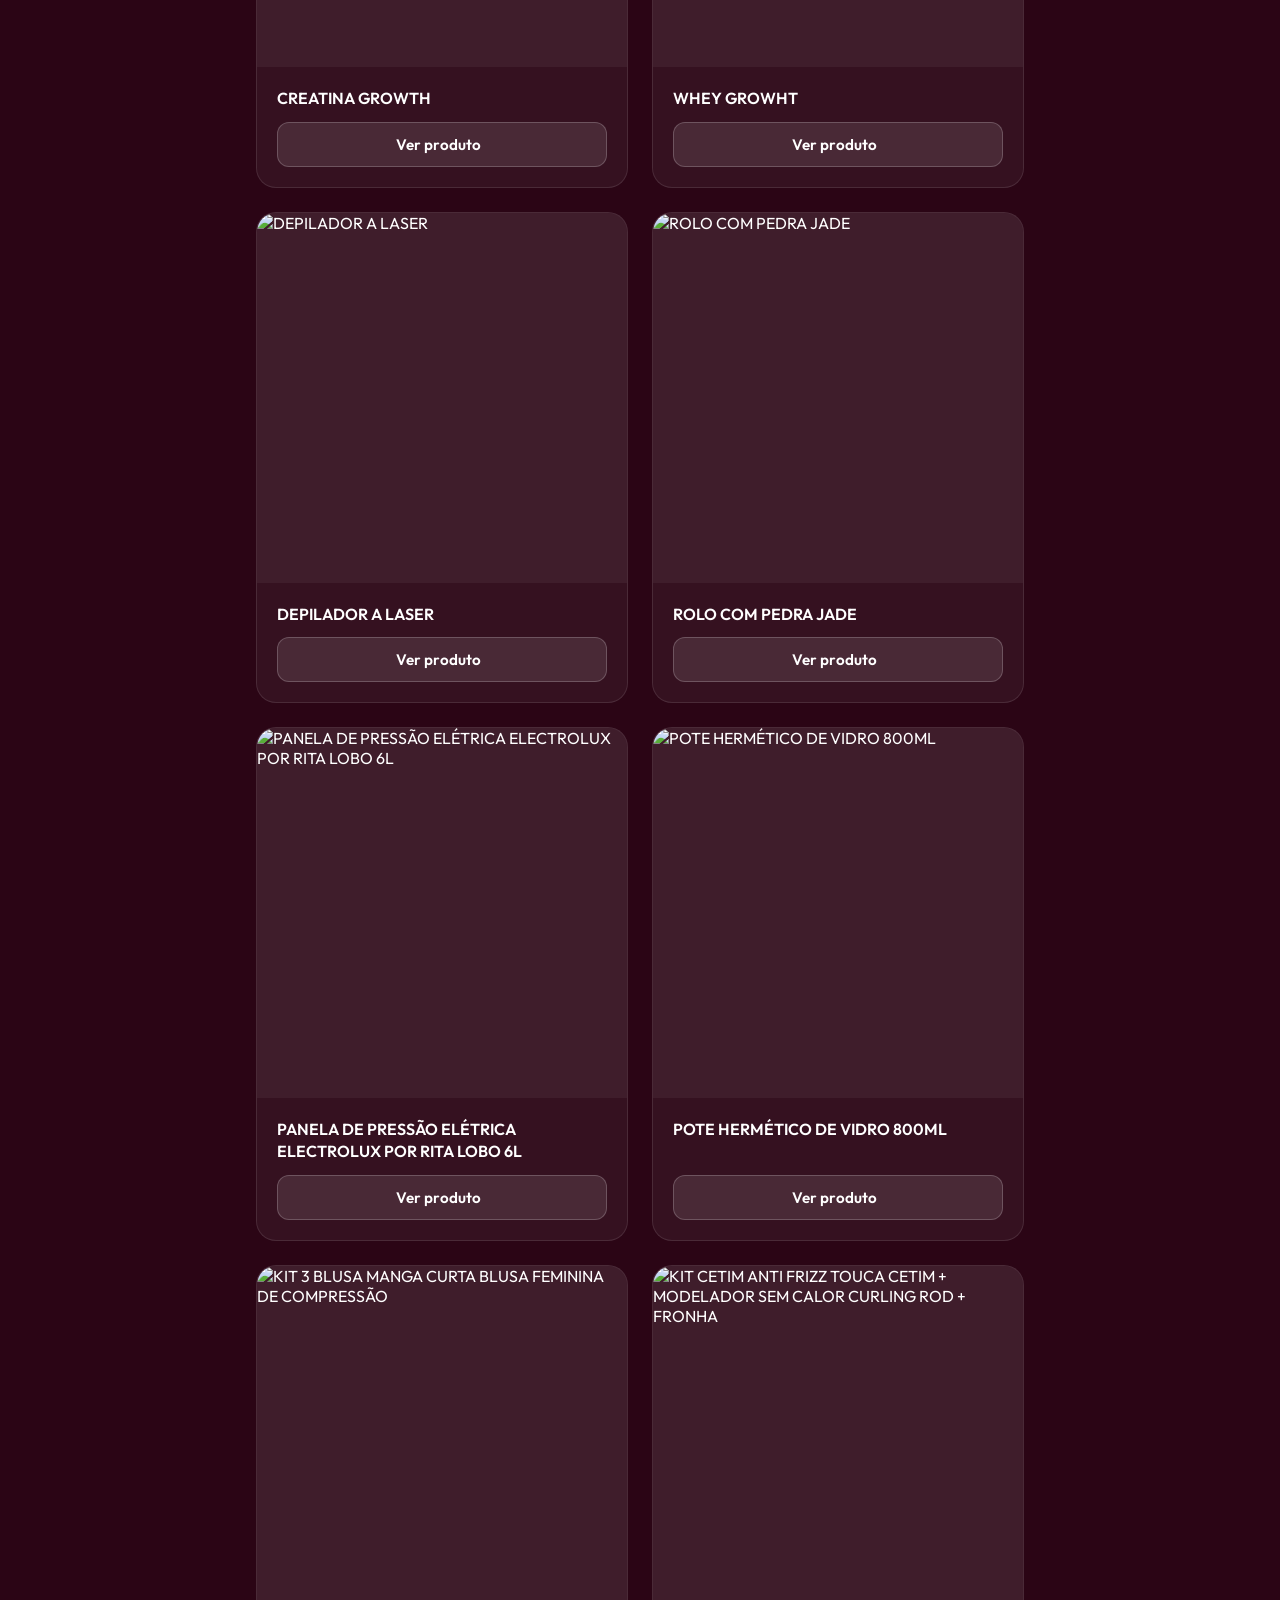
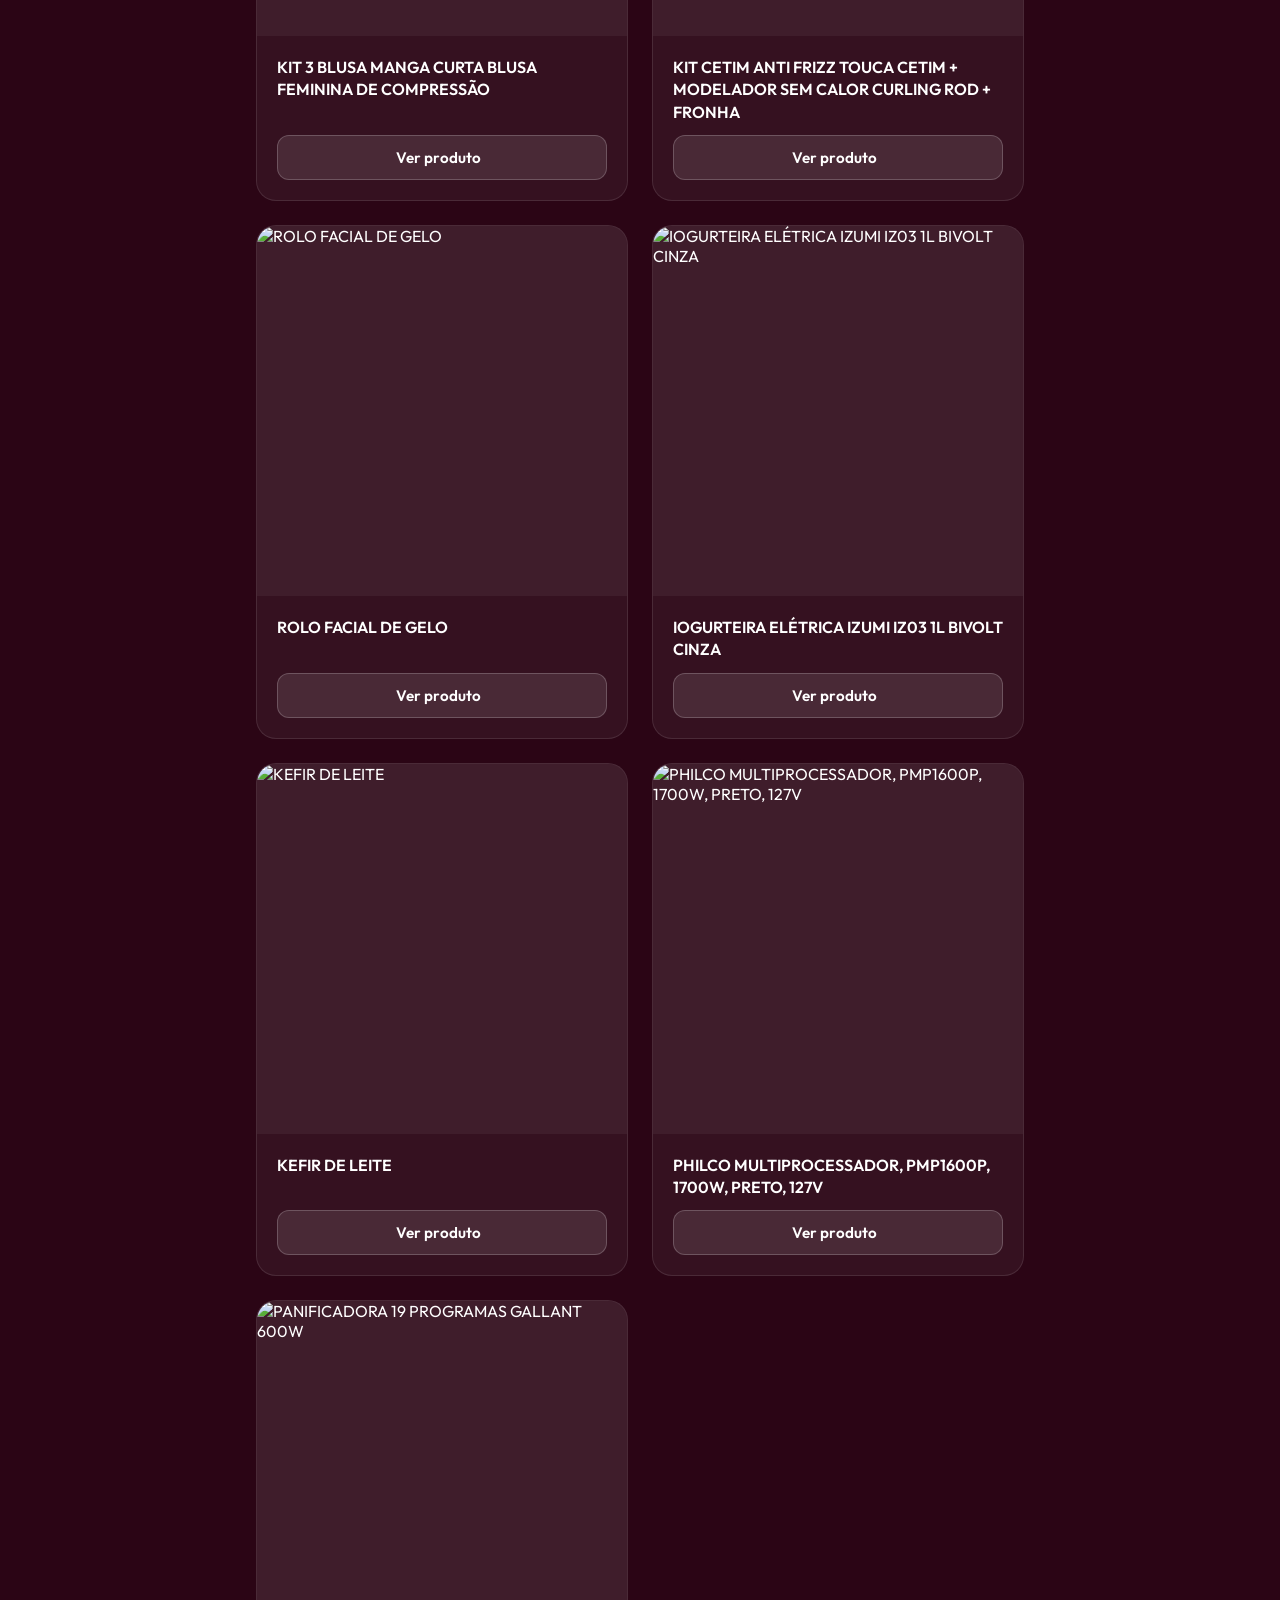
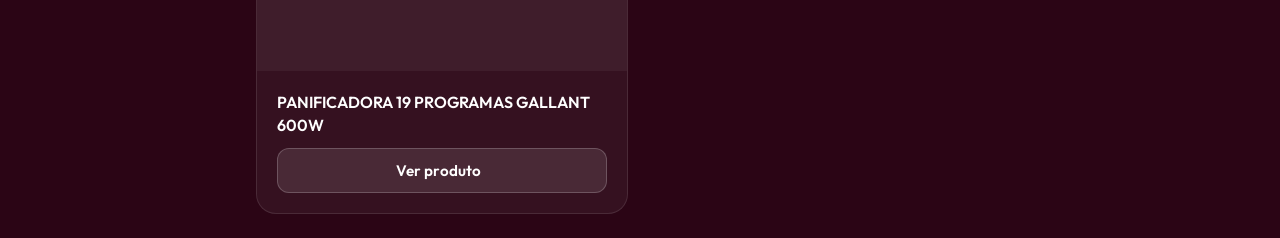
==== commit 5413d8bb: "feat: cupom de desconto com copia, link apenas no botao e titulos em maiusculo (v1.1.0)" ====
--- a/produtos.html
+++ b/produtos.html
@@ -25,7 +25,7 @@
     <link href="https://fonts.googleapis.com/css2?family=Outfit:wght@300;400;500;600;700&display=swap" rel="stylesheet">
 
     <!-- Custom CSS -->
-    <link rel="stylesheet" href="style.css?v=4">
+    <link rel="stylesheet" href="style.css?v=7">
 
     <!-- Phosphor Icons -->
     <script src="https://unpkg.com/@phosphor-icons/web"></script>
@@ -71,7 +71,7 @@
     </main>
 
     <!-- Custom JavaScript -->
-    <script src="produtos.js?v=4"></script>
+    <script src="produtos.js?v=7"></script>
 </body>
 
-</html>
+</html>
--- a/style.css
+++ b/style.css
@@ -727,6 +727,95 @@
     font-weight: 600;
     margin-bottom: 0.75rem;
     line-height: 1.4;
+    text-transform: uppercase;
+}
+
+/* Product Coupon */
+.product-coupon {
+    display: flex;
+    align-items: center;
+    justify-content: space-between;
+    background: rgba(229, 46, 113, 0.08);
+    border: 1.5px dashed rgba(229, 46, 113, 0.6);
+    border-radius: 12px;
+    padding: 0.5rem 0.75rem;
+    margin-bottom: 0.85rem;
+    cursor: pointer;
+    user-select: none;
+    transition: all 0.25s ease;
+    backdrop-filter: blur(8px);
+    -webkit-backdrop-filter: blur(8px);
+}
+
+.product-coupon:hover {
+    background: rgba(229, 46, 113, 0.16);
+    border-color: var(--accent);
+    box-shadow: 0 0 15px rgba(229, 46, 113, 0.3);
+    transform: translateY(-2px);
+}
+
+.product-coupon:active {
+    transform: scale(0.97);
+}
+
+.coupon-left {
+    display: flex;
+    align-items: center;
+    gap: 0.5rem;
+    overflow: hidden;
+}
+
+.coupon-icon {
+    font-size: 1.2rem;
+    color: var(--accent);
+    flex-shrink: 0;
+}
+
+.coupon-code {
+    font-size: 0.85rem;
+    font-weight: 700;
+    letter-spacing: 0.5px;
+    color: #ffffff;
+    white-space: nowrap;
+    overflow: hidden;
+    text-overflow: ellipsis;
+}
+
+.coupon-action {
+    display: flex;
+    align-items: center;
+    gap: 0.3rem;
+    font-size: 0.75rem;
+    font-weight: 600;
+    color: rgba(255, 255, 255, 0.85);
+    background: rgba(255, 255, 255, 0.1);
+    padding: 0.25rem 0.55rem;
+    border-radius: 6px;
+    transition: all 0.2s ease;
+    flex-shrink: 0;
+    margin-left: 0.5rem;
+}
+
+.product-coupon:hover .coupon-action {
+    background: var(--accent);
+    color: #ffffff;
+}
+
+/* Copied State Animation */
+.product-coupon.copied {
+    background: rgba(37, 211, 102, 0.15) !important;
+    border-color: #25D366 !important;
+    box-shadow: 0 0 15px rgba(37, 211, 102, 0.4) !important;
+}
+
+.product-coupon.copied .coupon-icon {
+    color: #25D366;
+}
+
+.product-coupon.copied .coupon-action {
+    background: #25D366 !important;
+    color: #110008 !important;
+    font-weight: 700;
 }
 
 .product-price-container {
@@ -751,9 +840,10 @@
 
 .product-button {
     width: 100%;
-    background: rgba(255,255,255,0.1);
-    border: 1px solid rgba(255,255,255,0.2);
+    background: rgba(255, 255, 255, 0.1);
+    border: 1px solid rgba(255, 255, 255, 0.2);
     color: white;
+    text-decoration: none;
     padding: 0.75rem;
     border-radius: 12px;
     text-align: center;
@@ -763,13 +853,20 @@
     align-items: center;
     justify-content: center;
     gap: 0.5rem;
+    cursor: pointer;
     transition: all 0.3s ease;
 }
 
-.product-card:hover .product-button {
+.product-button:hover {
     background: var(--accent);
     border-color: var(--accent);
     box-shadow: 0 4px 15px rgba(229, 46, 113, 0.4);
+    transform: translateY(-2px);
+    color: white;
+}
+
+.product-button:active {
+    transform: scale(0.98);
 }
 
 /* Extra Delays */
@@ -844,6 +941,26 @@
         margin-bottom: 0.5rem;
     }
 
+    .product-coupon {
+        padding: 0.35rem 0.5rem;
+        margin-bottom: 0.6rem;
+        border-radius: 8px;
+    }
+
+    .coupon-code {
+        font-size: 0.75rem;
+    }
+
+    .coupon-icon {
+        font-size: 0.95rem;
+    }
+
+    .coupon-action {
+        font-size: 0.65rem;
+        padding: 0.2rem 0.4rem;
+        margin-left: 0.3rem;
+    }
+
     .product-price-container {
         flex-direction: column;
         align-items: flex-start;
